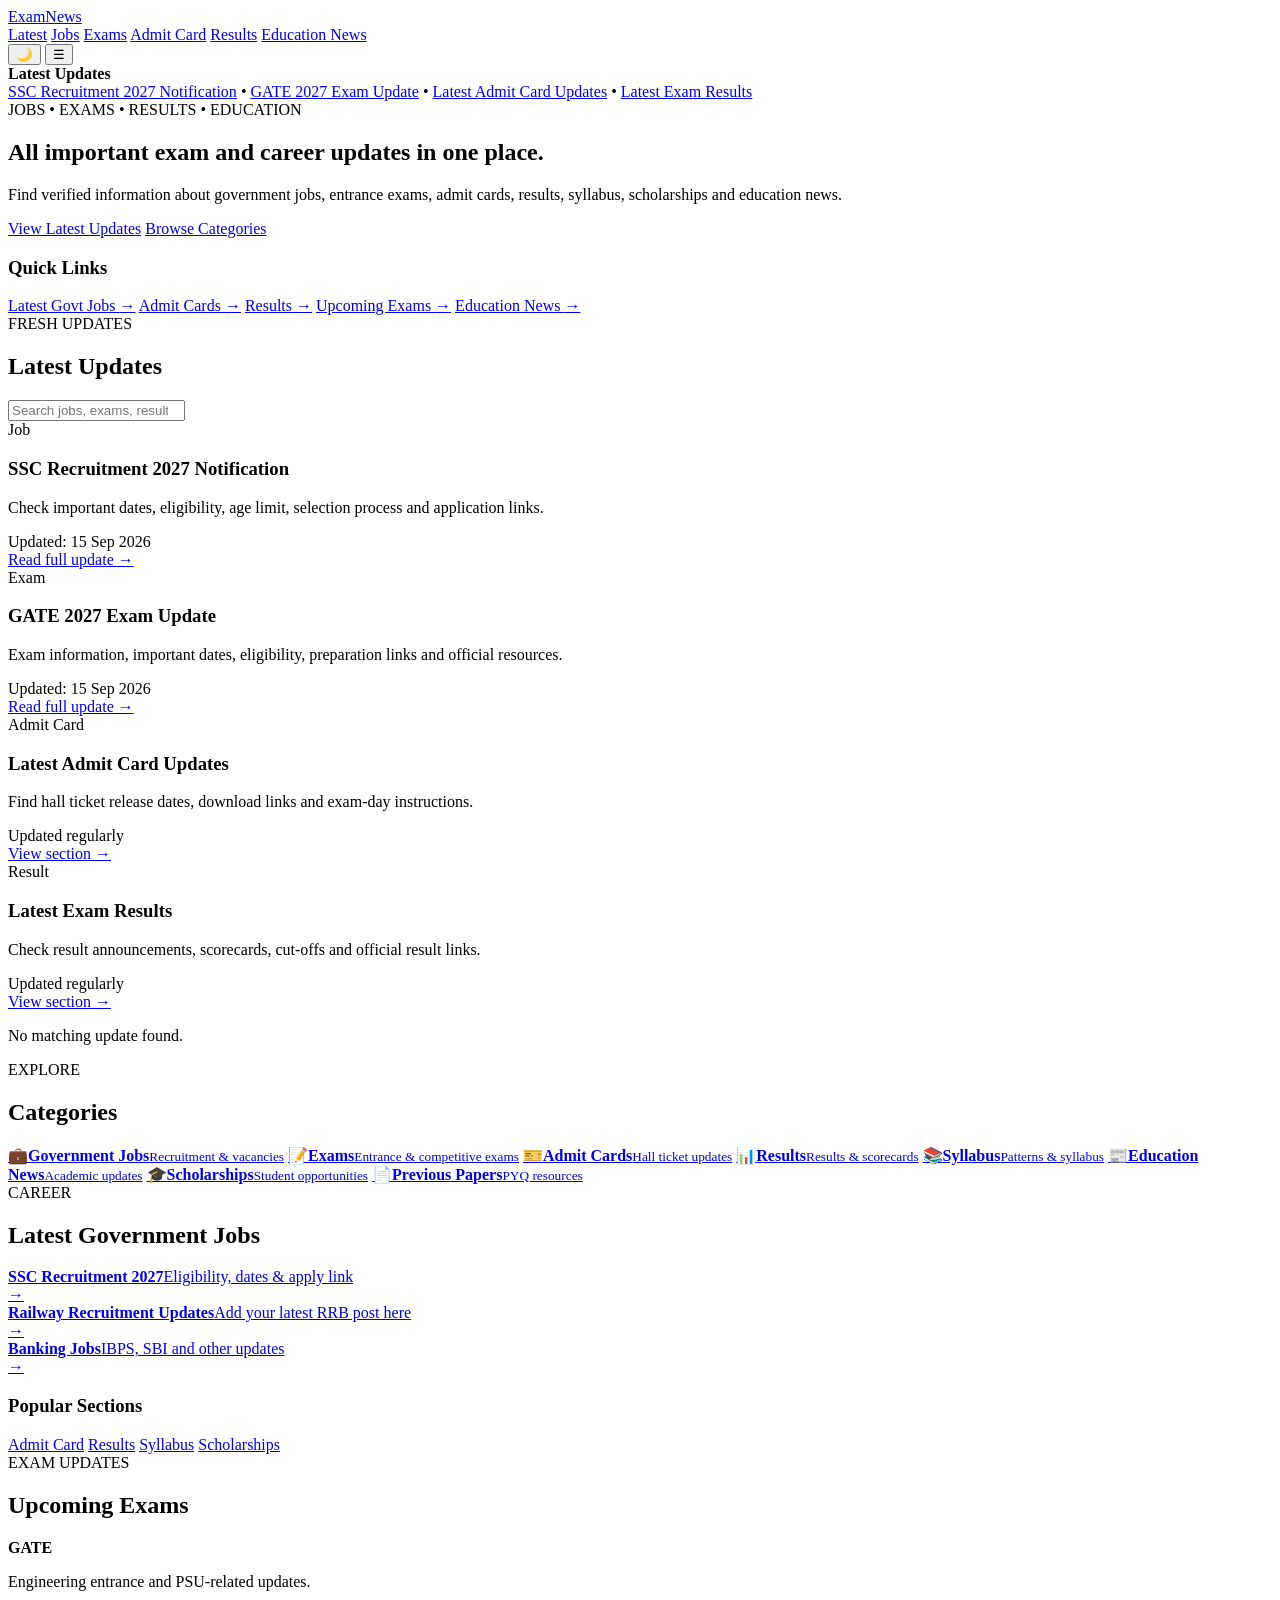
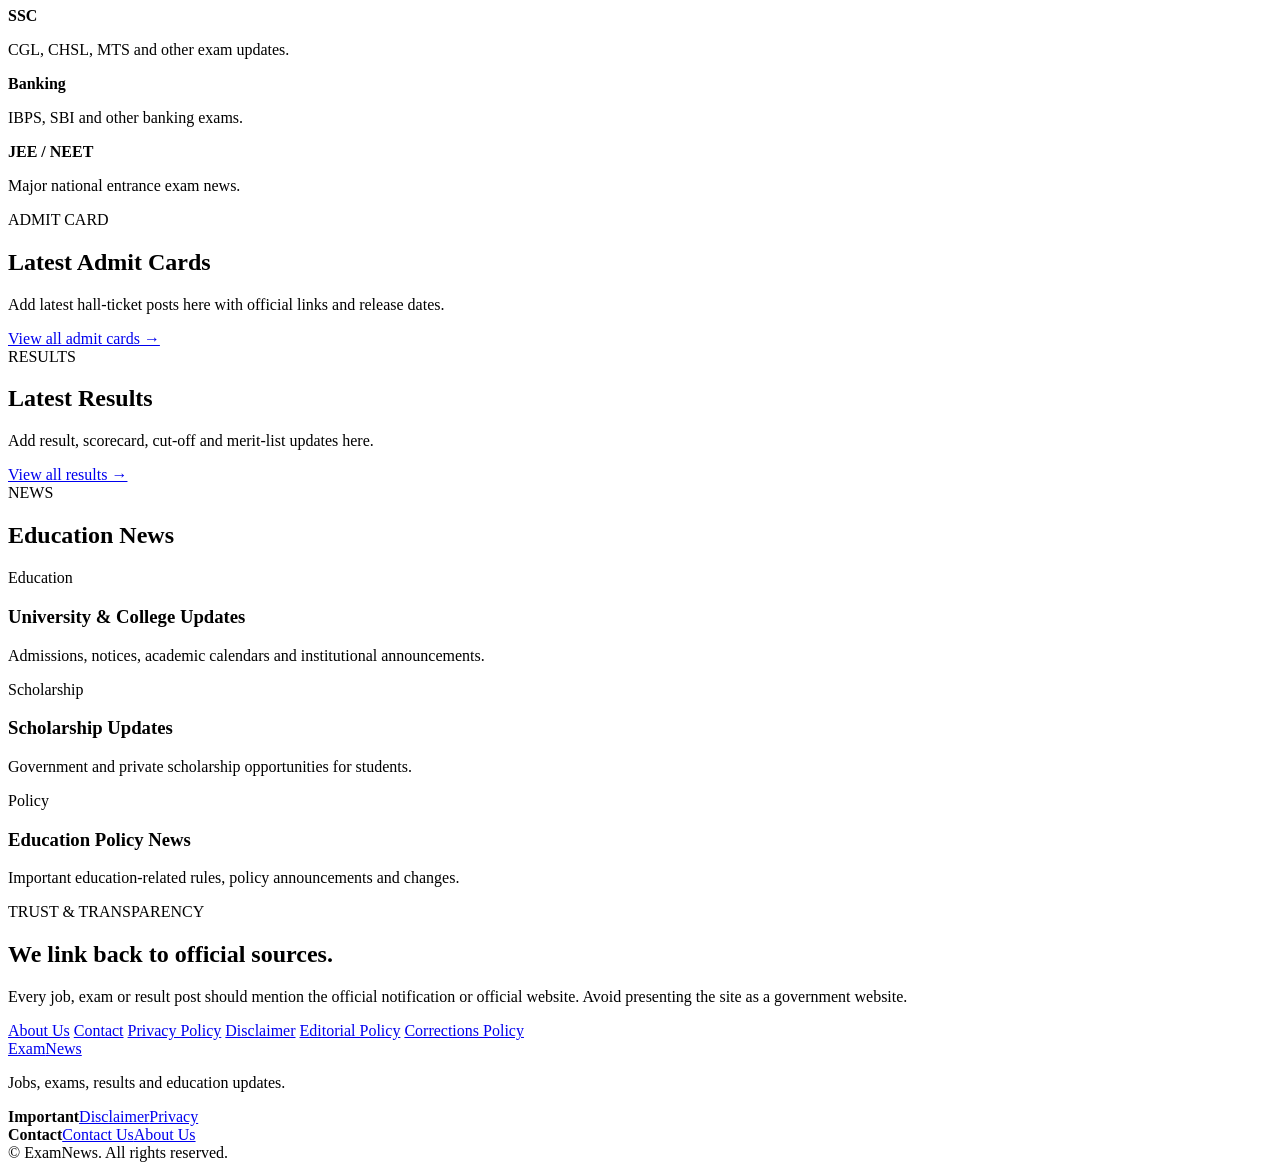
==== index.html @ 130c0337 "Add files via upload" ====
<!DOCTYPE html>
<html lang="en">
<head>
  <meta charset="UTF-8">
  <meta name="viewport" content="width=device-width, initial-scale=1.0">
  <meta name="description" content="Latest government jobs, exam updates, admit cards, results, syllabus, scholarships and education news.">
  <meta name="keywords" content="government jobs, exams, admit card, results, syllabus, scholarship, education news">
  <meta name="author" content="Exam News Portal">
  <meta property="og:title" content="Exam News Portal">
  <meta property="og:description" content="Latest government jobs, exams, results and education updates.">
  <meta property="og:type" content="website">
  <title>Exam News Portal | Jobs, Exams, Results & Education Updates</title>
  <link rel="stylesheet" href="assets/style.css">
</head>
<body>
  <header class="topbar">
    <div class="container nav">
      <a href="index.html" class="brand">Exam<span>News</span></a>
      <nav id="mainNav">
        <a href="#latest">Latest</a>
        <a href="#jobs">Jobs</a>
        <a href="#exams">Exams</a>
        <a href="#admit">Admit Card</a>
        <a href="#results">Results</a>
        <a href="#education">Education News</a>
      </nav>
      <div class="nav-actions">
        <button id="themeToggle" aria-label="Toggle dark mode">🌙</button>
        <button id="menuToggle" class="menu-toggle" aria-label="Open navigation">☰</button>
      </div>
    </div>
  </header>

  <section class="ticker">
    <div class="container ticker-inner">
      <strong>Latest Updates</strong>
      <div class="ticker-track">
        <a href="posts/sample-job.html">SSC Recruitment 2027 Notification</a>
        <span>•</span>
        <a href="posts/sample-exam.html">GATE 2027 Exam Update</a>
        <span>•</span>
        <a href="#admit">Latest Admit Card Updates</a>
        <span>•</span>
        <a href="#results">Latest Exam Results</a>
      </div>
    </div>
  </section>

  <main>
    <section class="hero">
      <div class="container hero-grid">
        <div>
          <span class="eyebrow">JOBS • EXAMS • RESULTS • EDUCATION</span>
          <h1>All important exam and career updates in one place.</h1>
          <p>Find verified information about government jobs, entrance exams, admit cards, results, syllabus, scholarships and education news.</p>
          <div class="hero-actions">
            <a class="btn primary" href="#latest">View Latest Updates</a>
            <a class="btn ghost" href="#categories">Browse Categories</a>
          </div>
        </div>
        <div class="hero-panel">
          <h3>Quick Links</h3>
          <a href="#jobs">Latest Govt Jobs <span>→</span></a>
          <a href="#admit">Admit Cards <span>→</span></a>
          <a href="#results">Results <span>→</span></a>
          <a href="#exams">Upcoming Exams <span>→</span></a>
          <a href="#education">Education News <span>→</span></a>
        </div>
      </div>
    </section>

    <section class="container section" id="latest">
      <div class="section-head">
        <div>
          <span class="eyebrow">FRESH UPDATES</span>
          <h2>Latest Updates</h2>
        </div>
        <input id="searchInput" type="search" placeholder="Search jobs, exams, results..." aria-label="Search posts">
      </div>

      <div class="cards" id="postGrid">
        <article class="card searchable" data-title="SSC Recruitment 2027 Notification Government Job">
          <span class="badge jobs">Job</span>
          <h3>SSC Recruitment 2027 Notification</h3>
          <p>Check important dates, eligibility, age limit, selection process and application links.</p>
          <div class="meta">Updated: 15 Sep 2026</div>
          <a href="posts/sample-job.html">Read full update →</a>
        </article>

        <article class="card searchable" data-title="GATE 2027 Exam Update Engineering">
          <span class="badge exam">Exam</span>
          <h3>GATE 2027 Exam Update</h3>
          <p>Exam information, important dates, eligibility, preparation links and official resources.</p>
          <div class="meta">Updated: 15 Sep 2026</div>
          <a href="posts/sample-exam.html">Read full update →</a>
        </article>

        <article class="card searchable" data-title="Latest Admit Card Updates">
          <span class="badge admit">Admit Card</span>
          <h3>Latest Admit Card Updates</h3>
          <p>Find hall ticket release dates, download links and exam-day instructions.</p>
          <div class="meta">Updated regularly</div>
          <a href="#admit">View section →</a>
        </article>

        <article class="card searchable" data-title="Latest Exam Results">
          <span class="badge result">Result</span>
          <h3>Latest Exam Results</h3>
          <p>Check result announcements, scorecards, cut-offs and official result links.</p>
          <div class="meta">Updated regularly</div>
          <a href="#results">View section →</a>
        </article>
      </div>
      <p id="noResults" class="no-results">No matching update found.</p>
    </section>

    <section class="section soft" id="categories">
      <div class="container">
        <div class="section-head simple"><div><span class="eyebrow">EXPLORE</span><h2>Categories</h2></div></div>
        <div class="category-grid">
          <a href="#jobs">💼<strong>Government Jobs</strong><small>Recruitment & vacancies</small></a>
          <a href="#exams">📝<strong>Exams</strong><small>Entrance & competitive exams</small></a>
          <a href="#admit">🎫<strong>Admit Cards</strong><small>Hall ticket updates</small></a>
          <a href="#results">📊<strong>Results</strong><small>Results & scorecards</small></a>
          <a href="#syllabus">📚<strong>Syllabus</strong><small>Patterns & syllabus</small></a>
          <a href="#education">📰<strong>Education News</strong><small>Academic updates</small></a>
          <a href="#scholarship">🎓<strong>Scholarships</strong><small>Student opportunities</small></a>
          <a href="#pyq">📄<strong>Previous Papers</strong><small>PYQ resources</small></a>
        </div>
      </div>
    </section>

    <section class="container section split" id="jobs">
      <div>
        <span class="eyebrow">CAREER</span><h2>Latest Government Jobs</h2>
        <div class="list-card">
          <a href="posts/sample-job.html"><div><strong>SSC Recruitment 2027</strong><span>Eligibility, dates & apply link</span></div><b>→</b></a>
          <a href="#"><div><strong>Railway Recruitment Updates</strong><span>Add your latest RRB post here</span></div><b>→</b></a>
          <a href="#"><div><strong>Banking Jobs</strong><span>IBPS, SBI and other updates</span></div><b>→</b></a>
        </div>
      </div>
      <aside class="side-box">
        <h3>Popular Sections</h3>
        <a href="#admit">Admit Card</a>
        <a href="#results">Results</a>
        <a href="#syllabus">Syllabus</a>
        <a href="#scholarship">Scholarships</a>
      </aside>
    </section>

    <section class="section soft" id="exams">
      <div class="container">
        <span class="eyebrow">EXAM UPDATES</span><h2>Upcoming Exams</h2>
        <div class="mini-grid">
          <div><strong>GATE</strong><p>Engineering entrance and PSU-related updates.</p></div>
          <div><strong>SSC</strong><p>CGL, CHSL, MTS and other exam updates.</p></div>
          <div><strong>Banking</strong><p>IBPS, SBI and other banking exams.</p></div>
          <div><strong>JEE / NEET</strong><p>Major national entrance exam news.</p></div>
        </div>
      </div>
    </section>

    <section class="container section info-columns">
      <div id="admit"><span class="eyebrow">ADMIT CARD</span><h2>Latest Admit Cards</h2><p>Add latest hall-ticket posts here with official links and release dates.</p><a class="text-link" href="#">View all admit cards →</a></div>
      <div id="results"><span class="eyebrow">RESULTS</span><h2>Latest Results</h2><p>Add result, scorecard, cut-off and merit-list updates here.</p><a class="text-link" href="#">View all results →</a></div>
    </section>

    <section class="section soft" id="education">
      <div class="container">
        <span class="eyebrow">NEWS</span><h2>Education News</h2>
        <div class="cards three">
          <article class="card"><span class="badge news">Education</span><h3>University & College Updates</h3><p>Admissions, notices, academic calendars and institutional announcements.</p></article>
          <article class="card"><span class="badge news">Scholarship</span><h3>Scholarship Updates</h3><p>Government and private scholarship opportunities for students.</p></article>
          <article class="card"><span class="badge news">Policy</span><h3>Education Policy News</h3><p>Important education-related rules, policy announcements and changes.</p></article>
        </div>
      </div>
    </section>

    <section class="container section trust">
      <div>
        <span class="eyebrow">TRUST & TRANSPARENCY</span>
        <h2>We link back to official sources.</h2>
        <p>Every job, exam or result post should mention the official notification or official website. Avoid presenting the site as a government website.</p>
      </div>
      <div class="trust-links">
        <a href="pages/about.html">About Us</a>
        <a href="pages/contact.html">Contact</a>
        <a href="pages/privacy.html">Privacy Policy</a>
        <a href="pages/disclaimer.html">Disclaimer</a>
        <a href="pages/editorial.html">Editorial Policy</a>
        <a href="pages/corrections.html">Corrections Policy</a>
      </div>
    </section>
  </main>

  <footer>
    <div class="container footer-grid">
      <div><a class="brand" href="index.html">Exam<span>News</span></a><p>Jobs, exams, results and education updates.</p></div>
      <div><strong>Important</strong><a href="pages/disclaimer.html">Disclaimer</a><a href="pages/privacy.html">Privacy</a></div>
      <div><strong>Contact</strong><a href="pages/contact.html">Contact Us</a><a href="pages/about.html">About Us</a></div>
    </div>
    <div class="container copyright">© <span id="year"></span> ExamNews. All rights reserved.</div>
  </footer>
  <script src="assets/script.js"></script>
</body>
</html>
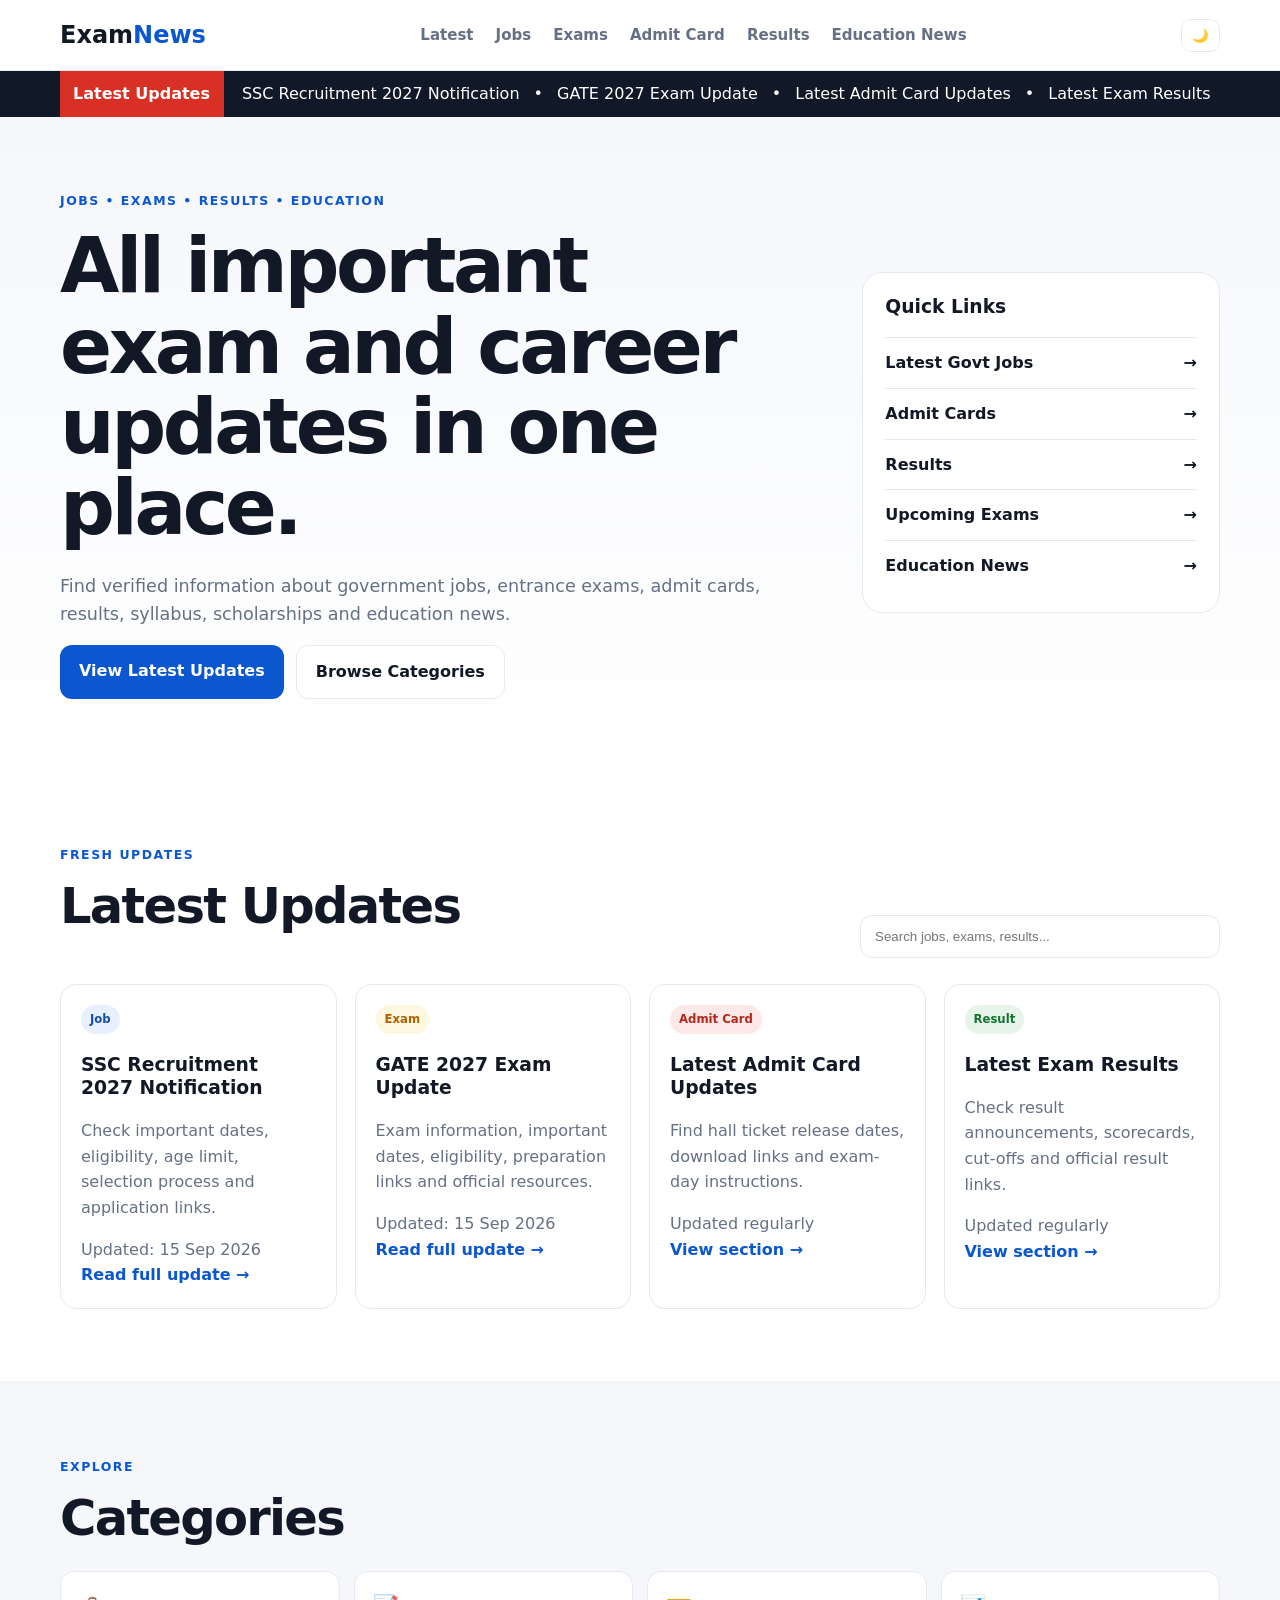
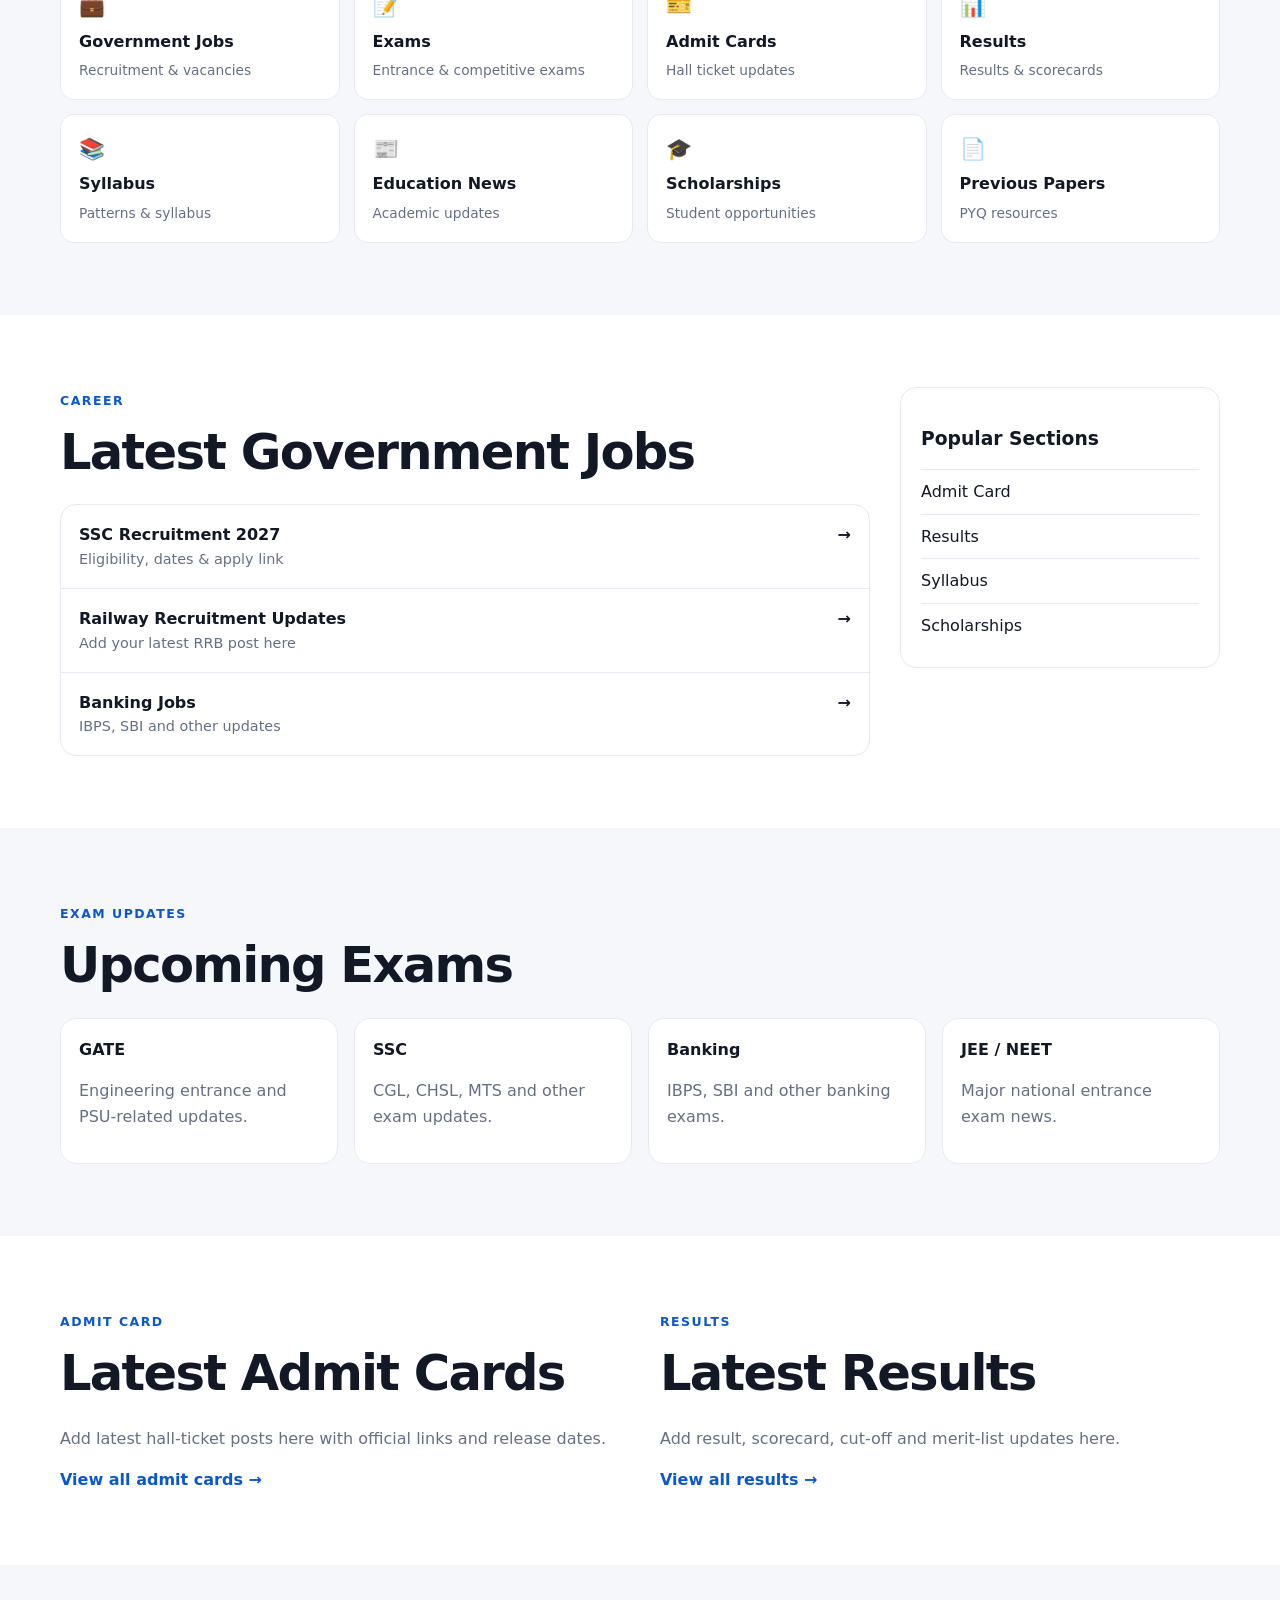
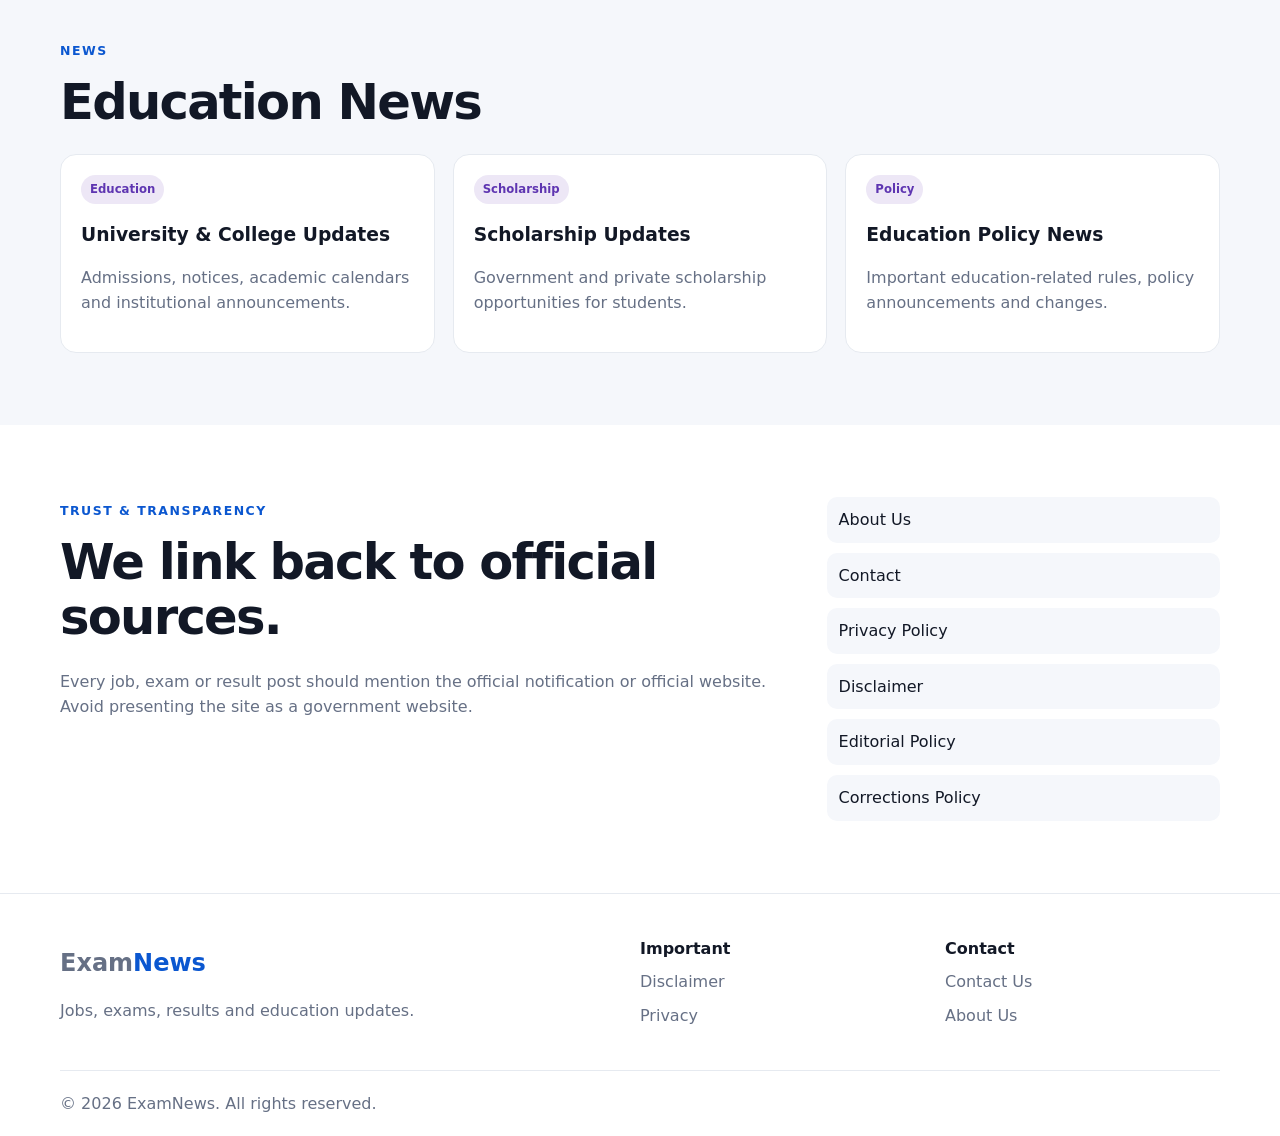
==== commit 336a35f2: "Update index.html" ====
--- a/index.html
+++ b/index.html
@@ -10,7 +10,7 @@
   <meta property="og:description" content="Latest government jobs, exams, results and education updates.">
   <meta property="og:type" content="website">
   <title>Exam News Portal | Jobs, Exams, Results & Education Updates</title>
-  <link rel="stylesheet" href="assets/style.css">
+  <link rel="stylesheet" href="style.css">
 </head>
 <body>
   <header class="topbar">
@@ -201,6 +201,6 @@
     </div>
     <div class="container copyright">© <span id="year"></span> ExamNews. All rights reserved.</div>
   </footer>
-  <script src="assets/script.js"></script>
+  <script src="script.js"></script>
 </body>
 </html>
--- a/style.css
+++ b/style.css
@@ -0,0 +1,28 @@
+*{box-sizing:border-box}html{scroll-behavior:smooth}
+:root{--bg:#fff;--text:#121826;--muted:#667085;--card:#fff;--soft:#f5f7fb;--line:#e6eaf0;--primary:#0b57d0;--red:#d93025;--green:#188038;--orange:#b06000;--header:rgba(255,255,255,.95)}
+body.dark{--bg:#0f131a;--text:#f7f8fa;--muted:#a9b0bb;--card:#161c25;--soft:#121821;--line:#27303c;--primary:#7db0ff;--header:rgba(15,19,26,.95)}
+body{margin:0;font-family:Inter,system-ui,-apple-system,"Segoe UI",sans-serif;background:var(--bg);color:var(--text);line-height:1.6}
+a{color:inherit}.container{width:min(1160px,92%);margin:auto}.topbar{position:sticky;top:0;z-index:50;border-bottom:1px solid var(--line);background:var(--header);backdrop-filter:blur(10px)}
+.nav{height:70px;display:flex;align-items:center;justify-content:space-between;gap:24px}.brand{text-decoration:none;font-weight:900;font-size:1.5rem}.brand span{color:var(--primary)}
+nav{display:flex;gap:22px}nav a{text-decoration:none;color:var(--muted);font-weight:700;font-size:.94rem}nav a:hover{color:var(--text)}
+.nav-actions{display:flex;gap:8px}.nav-actions button{border:1px solid var(--line);background:var(--card);color:var(--text);border-radius:10px;padding:8px 10px;cursor:pointer}.menu-toggle{display:none}
+.ticker{background:#111827;color:white}.ticker-inner{min-height:42px;display:flex;align-items:center;gap:18px;overflow:hidden}.ticker strong{background:var(--red);padding:10px 14px;margin-left:-1px;white-space:nowrap}.ticker-track{display:flex;gap:14px;white-space:nowrap;overflow:auto;scrollbar-width:none}.ticker-track a{text-decoration:none}
+.hero{padding:70px 0;background:linear-gradient(180deg,var(--soft),var(--bg))}.hero-grid{display:grid;grid-template-columns:1.5fr .7fr;gap:36px;align-items:center}
+.eyebrow{font-size:.78rem;letter-spacing:.12em;font-weight:900;color:var(--primary)}h1{font-size:clamp(2.5rem,6vw,4.9rem);line-height:1.05;letter-spacing:-.045em;margin:.18em 0 .3em}h2{font-size:clamp(2rem,4vw,3.1rem);letter-spacing:-.035em;line-height:1.1;margin:.25em 0 .5em}h3{line-height:1.25}
+.hero p{color:var(--muted);font-size:1.1rem;max-width:760px}.hero-actions{display:flex;gap:12px;flex-wrap:wrap}.btn{padding:13px 19px;border-radius:12px;text-decoration:none;font-weight:800}.primary{background:var(--primary);color:white}.ghost{border:1px solid var(--line);background:var(--card)}
+.hero-panel{background:var(--card);border:1px solid var(--line);border-radius:20px;padding:22px}.hero-panel h3{margin-top:0}.hero-panel a{display:flex;justify-content:space-between;padding:12px 0;border-top:1px solid var(--line);text-decoration:none;font-weight:700}
+.section{padding:72px 0}.soft{background:var(--soft)}.section-head{display:flex;justify-content:space-between;align-items:end;gap:20px;margin-bottom:26px}.section-head.simple{display:block}
+#searchInput{width:min(360px,100%);padding:13px 14px;border:1px solid var(--line);border-radius:12px;background:var(--card);color:var(--text);outline:none}
+.cards{display:grid;grid-template-columns:repeat(4,1fr);gap:18px}.cards.three{grid-template-columns:repeat(3,1fr)}.card{background:var(--card);border:1px solid var(--line);border-radius:16px;padding:20px}.card p,.meta{color:var(--muted)}.card a,.text-link{color:var(--primary);font-weight:800;text-decoration:none}
+.badge{display:inline-block;padding:5px 9px;border-radius:999px;font-size:.73rem;font-weight:900}.jobs{background:#e8f0fe;color:#174ea6}.exam{background:#fef7e0;color:#b06000}.admit{background:#fce8e6;color:#b3261e}.result{background:#e6f4ea;color:#137333}.news{background:#ede7f6;color:#5e35b1}
+.no-results{display:none;color:var(--muted)}
+.category-grid{display:grid;grid-template-columns:repeat(4,1fr);gap:14px}.category-grid a{display:flex;flex-direction:column;gap:5px;background:var(--card);border:1px solid var(--line);border-radius:14px;padding:18px;text-decoration:none;font-size:1.3rem}.category-grid strong{font-size:1rem}.category-grid small{color:var(--muted);font-size:.86rem}
+.split{display:grid;grid-template-columns:1fr 320px;gap:30px}.list-card,.side-box{border:1px solid var(--line);border-radius:16px;background:var(--card)}.list-card a{display:flex;justify-content:space-between;gap:14px;padding:17px 18px;text-decoration:none;border-bottom:1px solid var(--line)}.list-card a:last-child{border:0}.list-card span{display:block;color:var(--muted);font-size:.9rem}.side-box{padding:20px;height:max-content}.side-box a{display:block;padding:9px 0;text-decoration:none;border-top:1px solid var(--line)}
+.mini-grid{display:grid;grid-template-columns:repeat(4,1fr);gap:16px}.mini-grid>div{background:var(--card);border:1px solid var(--line);border-radius:16px;padding:18px}.mini-grid p{color:var(--muted)}
+.info-columns{display:grid;grid-template-columns:1fr 1fr;gap:40px}.info-columns p{color:var(--muted)}
+.trust{display:grid;grid-template-columns:1.3fr .7fr;gap:36px;align-items:start}.trust p{color:var(--muted)}.trust-links{display:grid;gap:10px}.trust-links a{text-decoration:none;padding:10px 12px;background:var(--soft);border-radius:10px}
+footer{border-top:1px solid var(--line);padding:42px 0 20px}.footer-grid{display:grid;grid-template-columns:2fr 1fr 1fr;gap:30px}.footer-grid a{display:block;text-decoration:none;color:var(--muted);margin-top:8px}.footer-grid p{color:var(--muted)}.copyright{border-top:1px solid var(--line);margin-top:30px;padding-top:20px;color:var(--muted)}
+.article{width:min(900px,92%);margin:50px auto}.article .back{color:var(--primary);font-weight:800;text-decoration:none}.article h1{font-size:clamp(2.2rem,5vw,4rem)}.article .lead,.article .source-note{color:var(--muted)}.notice-table{width:100%;border-collapse:collapse;margin:20px 0}.notice-table th,.notice-table td{border:1px solid var(--line);padding:12px;text-align:left}.notice-table th{background:var(--soft)}.important-box{background:var(--soft);border-left:4px solid var(--primary);padding:16px;border-radius:8px;margin:20px 0}.link-table a{color:var(--primary);font-weight:800}
+.page{width:min(850px,92%);margin:55px auto}.page p,.page li{color:var(--muted)}
+@media(max-width:900px){.hero-grid,.split,.trust{grid-template-columns:1fr}.cards{grid-template-columns:repeat(2,1fr)}.category-grid,.mini-grid{grid-template-columns:repeat(2,1fr)}}
+@media(max-width:700px){nav{display:none;position:absolute;top:70px;left:0;right:0;background:var(--bg);padding:18px 4%;flex-direction:column;border-bottom:1px solid var(--line)}nav.open{display:flex}.menu-toggle{display:block}.cards,.cards.three,.category-grid,.mini-grid,.info-columns,.footer-grid{grid-template-columns:1fr}.section-head{align-items:stretch;flex-direction:column}.hero{padding:48px 0}.ticker-inner{width:100%}.ticker strong{margin-left:0}.article{margin-top:34px}}
